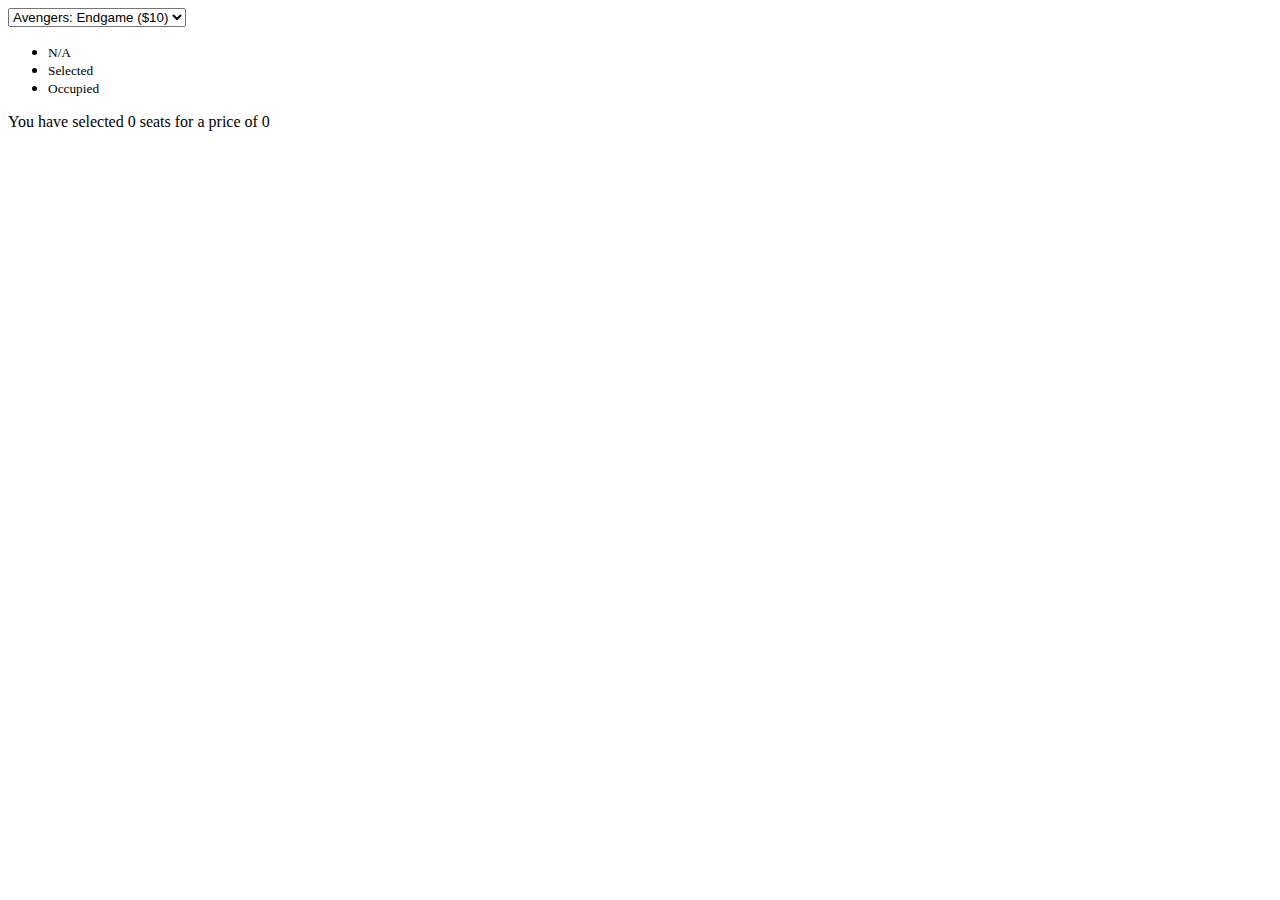
==== MOVIE-SEAT-BOOKING/index.html @ 31332c61 "started building the html and css for the movie booking seats" ====
<!DOCTYPE html>
<html lang="en">
  <head>
    <meta charset="UTF-8" />
    <meta http-equiv="X-UA-Compatible" content="IE=edge" />
    <meta name="viewport" content="width=device-width, initial-scale=1.0" />
    <title>Document</title>
    <link rel="stylesheet" href="style.css" />
  </head>
  <body>
    <div class="movie-container">
      <label for="Pick a movie"></label>
      <select id="movie">
        <option value="10">Avengers: Endgame ($10)</option>
        <option value="12">Joker ($12)</option>
        <option value="10">Spiderman ($8)</option>
        <option value="10">The Lion King ($9)</option>
      </select>

      <ul class="showcase">
        <li>
          <div class="seat"></div>
          <small>N/A</small>
        </li>
        <li>
          <div class="seat selected"></div>
          <small>Selected</small>
        </li>
        <li>
          <div class="seat occupied"></div>
          <small>Occupied</small>
        </li>
      </ul>
    </div>

    <div class="container">
      <div class="screen"></div>

      <div class="row">
        <div class="seat"></div>
        <div class="seat"></div>
        <div class="seat"></div>
        <div class="seat"></div>
        <div class="seat"></div>
        <div class="seat"></div>
        <div class="seat"></div>
        <div class="seat"></div>
      </div>
      <div class="row">
        <div class="seat"></div>
        <div class="seat"></div>
        <div class="seat"></div>
        <div class="seat occupied"></div>
        <div class="seat occupied"></div>
        <div class="seat"></div>
        <div class="seat"></div>
        <div class="seat"></div>
      </div>
      <div class="row">
        <div class="seat"></div>
        <div class="seat"></div>
        <div class="seat"></div>
        <div class="seat"></div>
        <div class="seat"></div>
        <div class="seat"></div>
        <div class="seat occupied"></div>
        <div class="seat occupied"></div>
      </div>
      <div class="row">
        <div class="seat"></div>
        <div class="seat"></div>
        <div class="seat"></div>
        <div class="seat"></div>
        <div class="seat"></div>
        <div class="seat"></div>
        <div class="seat"></div>
        <div class="seat"></div>
      </div>
      <div class="row">
        <div class="seat"></div>
        <div class="seat"></div>
        <div class="seat"></div>
        <div class="seat occupied"></div>
        <div class="seat occupied"></div>
        <div class="seat"></div>
        <div class="seat"></div>
        <div class="seat"></div>
      </div>
      <div class="row">
        <div class="seat"></div>
        <div class="seat"></div>
        <div class="seat"></div>
        <div class="seat"></div>
        <div class="seat occupied"></div>
        <div class="seat occupied"></div>
        <div class="seat occupied"></div>
        <div class="seat"></div>
      </div>
    </div>

    <p class="text">
      You have selected <span id="count">0</span> seats for a price of
      <span id="total">0</span>
    </p>

    <script src="script.js"></script>
  </body>
</html>
---- MOVIE-SEAT-BOOKING/style.css ----
@import url("https://fonts.googleapis.com/css2?family=Lato&family=Open+Sans&display=swap");

* {
  box-sizing: border-box;
}

.body {
  background-color: #242333;
  display: flex;
  justify-content: center;
  align-items: center;
}
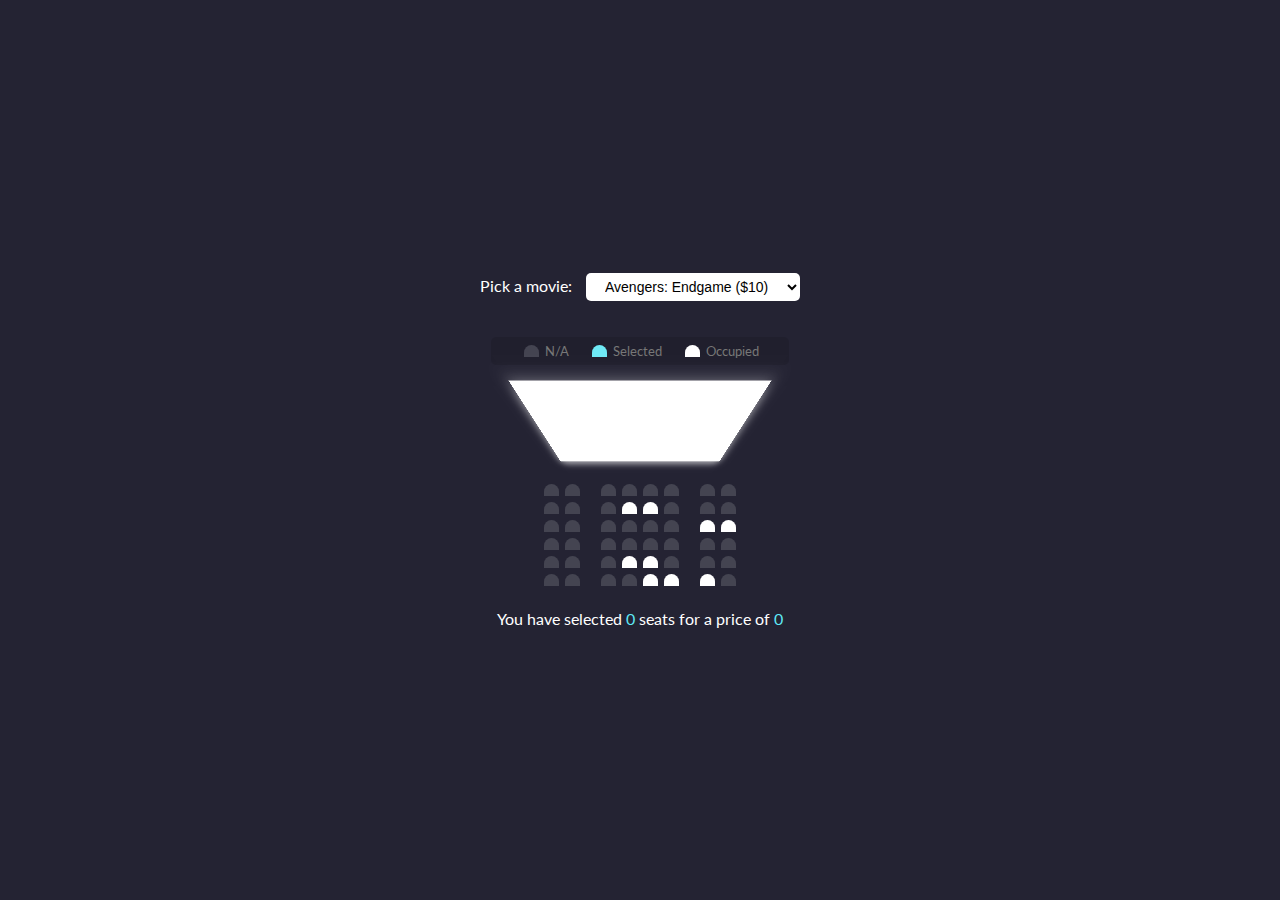
==== commit 6fb6ba6d: "finished the Movie book seat Project" ====
--- a/MOVIE-SEAT-BOOKING/index.html
+++ b/MOVIE-SEAT-BOOKING/index.html
@@ -9,29 +9,29 @@
   </head>
   <body>
     <div class="movie-container">
-      <label for="Pick a movie"></label>
+      <label for="Pick a movie">Pick a movie:</label>
       <select id="movie">
         <option value="10">Avengers: Endgame ($10)</option>
         <option value="12">Joker ($12)</option>
-        <option value="10">Spiderman ($8)</option>
-        <option value="10">The Lion King ($9)</option>
+        <option value="8">Spiderman ($8)</option>
+        <option value="9">The Lion King ($9)</option>
       </select>
+    </div>
 
-      <ul class="showcase">
-        <li>
-          <div class="seat"></div>
-          <small>N/A</small>
-        </li>
-        <li>
-          <div class="seat selected"></div>
-          <small>Selected</small>
-        </li>
-        <li>
-          <div class="seat occupied"></div>
-          <small>Occupied</small>
-        </li>
-      </ul>
-    </div>
+    <ul class="showcase">
+      <li>
+        <div class="seat"></div>
+        <small>N/A</small>
+      </li>
+      <li>
+        <div class="seat selected"></div>
+        <small>Selected</small>
+      </li>
+      <li>
+        <div class="seat occupied"></div>
+        <small>Occupied</small>
+      </li>
+    </ul>
 
     <div class="container">
       <div class="screen"></div>
--- a/MOVIE-SEAT-BOOKING/style.css
+++ b/MOVIE-SEAT-BOOKING/style.css
@@ -4,9 +4,107 @@
   box-sizing: border-box;
 }
 
-.body {
+body {
   background-color: #242333;
   display: flex;
+  flex-direction: column;
   justify-content: center;
   align-items: center;
+  color: #fff;
+  height: 100vh;
+  font-family: "Lato", sans-serif;
+  margin: 0;
 }
+.movie-container {
+  margin: 20px 0;
+}
+
+.movie-container select {
+  background-color: #fff;
+  border: 0;
+  border-radius: 5px;
+  font-size: 14px;
+  margin-left: 10px;
+  padding: 5px 15px 5px 15px;
+}
+
+.container {
+  perspective: 100px;
+}
+
+.seat {
+  background-color: #444451;
+  height: 12px;
+  width: 15px;
+  margin: 3px;
+  border-top-left-radius: 10px;
+  border-top-right-radius: 10px;
+}
+
+.seat.selected {
+  background-color: #6feaf6;
+}
+
+.seat.occupied {
+  background-color: white;
+}
+
+.seat:nth-of-type(2) {
+  margin-right: 18px;
+}
+
+.seat:nth-last-of-type(2) {
+  margin-left: 18px;
+}
+
+.seat:not(.occupied):hover {
+  cursor: pointer;
+  transform: scale(1.2);
+}
+
+.showcase .seat:not(.occupied):hover {
+  cursor: default;
+  transform: scale(1);
+}
+
+.showcase {
+  background-color: rgba(0, 0, 0, 0.1);
+  padding: 5px 20px;
+  border-radius: 5px;
+  color: #777;
+  list-style-type: none;
+  display: flex;
+  justify-content: space-between;
+}
+
+.showcase li {
+  display: flex;
+  align-items: center;
+  justify-content: center;
+  margin: 0 10px;
+}
+
+.showcase li small {
+  margin-left: 3px;
+}
+
+.row {
+  display: flex;
+}
+
+.screen {
+  background-color: #fff;
+  height: 70px;
+  width: 100%;
+  margin: 15px 0;
+  transform: rotateX(-45deg);
+  box-shadow: 0 3px 10px rgba(255, 255, 255, 0.7);
+}
+
+p.text {
+  margin: 20px 0;
+}
+
+p.text span {
+  color: #5feaf6;
+}
